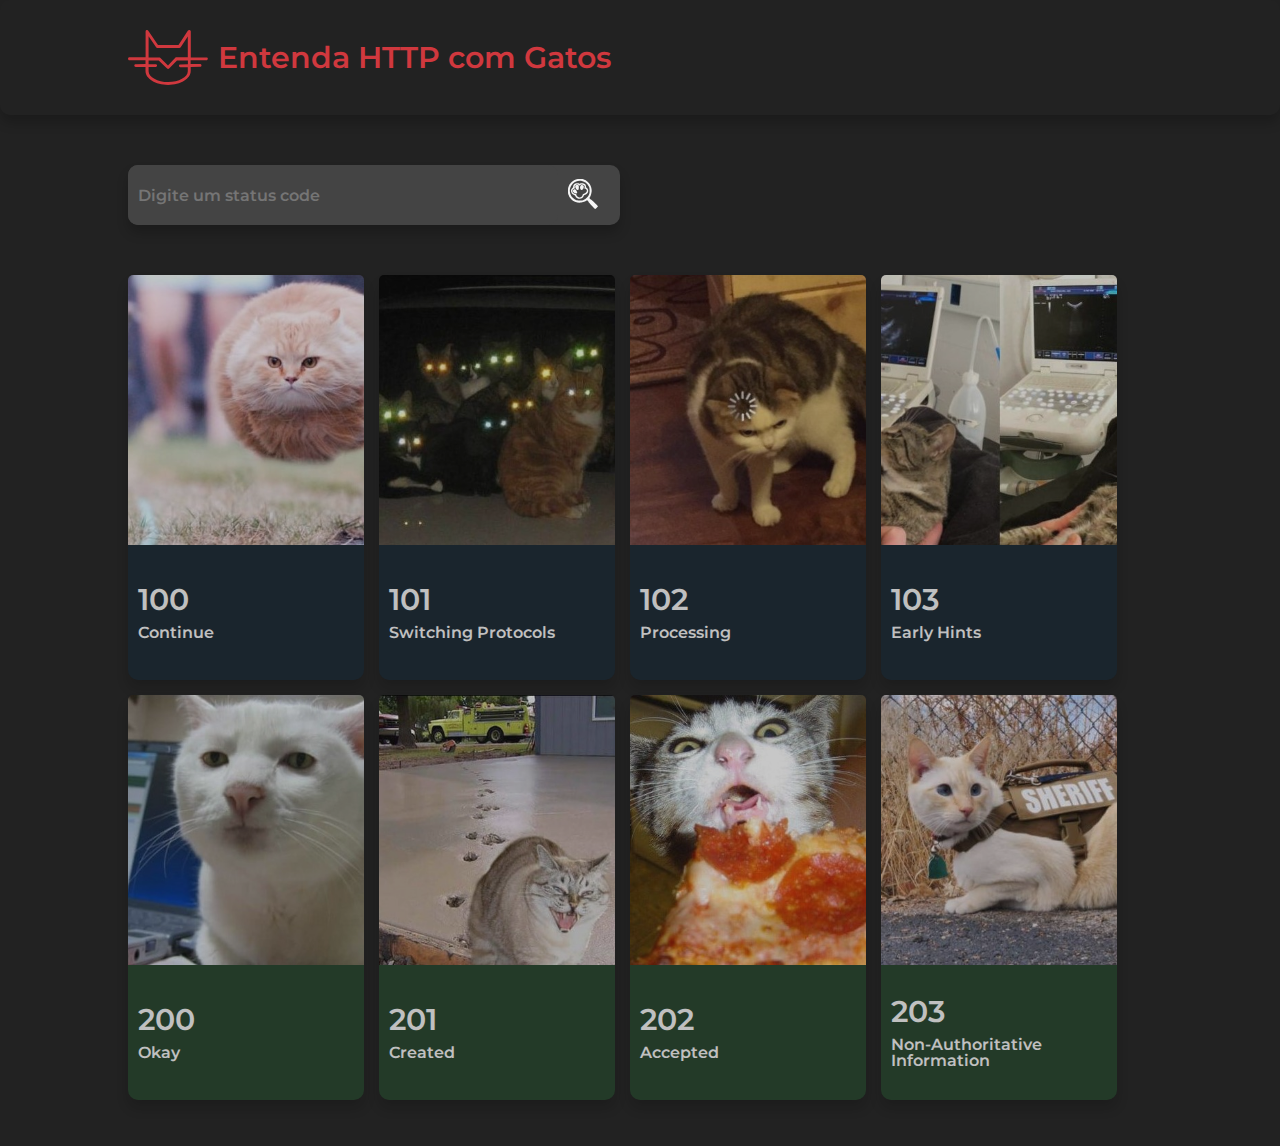
==== index.html @ 1b6a57af "finalização do site versão desktop e suas funcionalidades" ====
<!DOCTYPE html>
<html lang="pt-br">
  <head>
    <meta charset="UTF-8" />
    <meta name="viewport" content="width=device-width, initial-scale=1.0" />
    <!--Fontes-->
    <link rel="preconnect" href="https://fonts.googleapis.com" />
    <link rel="preconnect" href="https://fonts.gstatic.com" crossorigin />
    <link
      href="https://fonts.googleapis.com/css2?family=Montserrat:ital,wght@0,100..900;1,100..900&family=Open+Sans:ital,wght@0,300..800;1,300..800&family=Roboto:ital,wght@0,100;0,300;0,400;0,500;0,700;0,900;1,100;1,300;1,400;1,500;1,700;1,900&display=swap"
      rel="stylesheet"
    />

    <!--CSS-->
    <link rel="stylesheet" href="src/css/reset.css" />
    <link rel="stylesheet" href="src/css/base.css" />
    <link rel="stylesheet" href="src/css/cabecalho.css" />
    <link rel="stylesheet" href="src/css/index.css" />

    <!--JS-->
    <script type="module" src="./src/js/main.js" defer></script>
    <script type="module" src="./src/js/getStatusCode.js" defer></script>
    <script type="module" src="./src/js/scrollToTop.js" defer></script>

    <title>HTTP Gatos</title>
  </head>
  <body>
    <header class="cabecalho">
      <nav class="navBar">
        <svg
        version="1.1"
        id="httpcat_logo"
        xmlns="http://www.w3.org/2000/svg"
        x="0px"
        y="0px"
        width="80px"
        height="55px"
        viewBox="0 0 80 55"
      >
        <path
          fill="#D0383E"
          d="M78.6,27.4H62.8V1.5c0-0.7-0.6-1.3-1.2-1.4c-0.6-0.2-1.4,0.1-1.8,0.6l-9.3,14.2H30L20.1,0.6c-0.4-0.5-1-0.8-1.6-0.6 c-0.6,0.2-0.9,0.8-0.9,1.4v25.9H1.4c-0.8,0-1.4,0.7-1.4,1.5c0,0.8,0.6,1.5,1.4,1.5h16.1v3.8l-9.8,0.2c0,0,0,0,0,0 c-0.8,0-1.4,0.5-1.4,1.3c0,0.8,0.6,1.4,1.4,1.4l9.8,0v4.1c0,7.7,9.9,13.8,22.6,13.8s22.6-6.1,22.6-13.8v-4.1l9.4-0.2c0,0,0,0,0,0 c0.8,0,1.4-0.5,1.4-1.3c0-0.8-0.6-1.4-1.4-1.4l-9.5,0v-3.8h15.8c0.8,0,1.4-0.7,1.4-1.5C80,28.1,79.4,27.4,78.6,27.4z M20.6,6.3 l7.5,11c0.3,0.4,0.6,0.6,1.1,0.6h22.1c0.5,0,1.1-0.3,1.4-0.7l7.1-10.7v20.8H48.3c-0.4,0-0.8,0.1-1,0.4L40,35.5l-7.8-7.7 c-0.3-0.3-0.6-0.4-1-0.4H20.6V6.3z M59.8,34.3l-7.4,0.2c0,0,0,0,0,0c-0.8,0-1.4,0.5-1.4,1.3c0,0.8,0.6,1.4,1.4,1.4l7.4,0v4.1 c0,5.9-9,10.8-19.6,10.8S20.6,47,20.6,41.2v-4.1l7.1-0.2c0,0,0,0,0,0c0.8,0,1.4-0.5,1.4-1.3c0-0.8-0.6-1.4-1.4-1.4l-7.1,0v-3.8h10.1 l8.4,8.2c0.3,0.3,0.6,0.3,1,0.3c0,0,0,0,0,0c0.4,0,0.8-0.1,1-0.3l7.9-8.2h10.9V34.3z"
        ></path>
      </svg>

      <h1 id="http-titulo">Entenda HTTP com Gatos</h1>
      </nav>
    </header>

    <main id="main-conteudo-index">
      <div class="pesquisar-status-code">
        <input
          type="number"
          name="status-code"
          id="numero-status-code"
          placeholder="Digite um status code"
        />
        <button class="btn pesquisar-btn">
          <img
            src="./src/images/lupa-gato.svg"
            alt="lupa de pesquisa com a pata de um gato"
          />
        </button>
      </div>

      <section id="cards-content"></section>

      <button id="scrollToTopBtn" class="scroll-to-top-btn">↑</button>
    </main>
  </body>
</html>
---- src/css/base.css ----
:root {   
  --verde-fosco: rgba(43, 165, 69, .25);   
  --verde: rgb(43, 165, 69);   
  --cinza: #444444;    
  --amarelo: #EAB308;
  --amarelo-fosco: #614412;  
  --vermelho: #D0383E;
  --vinho: #57292B;    
  --branco-bg: #F5F5F5; 
  --preto: #222222;  
  --azul: #2F6DAE;
  --azul-fosco: #182631;    
}

html{
  font-size: 62.5%;
  color: var(--preto);
}

body{
  background-color: var(--preto);
  color: var(--branco-bg);
  display: flex;
  flex-direction: column;
  align-items: center;
  font-family: "Montserrat", serif;
}
---- src/css/cabecalho.css ----
.cabecalho {
  display: flex;
  flex-direction: column;
  gap: 2rem;
  padding: 3rem 0;
  margin-bottom: 5rem;
  width: 100%;
  align-items: center;
  box-shadow: 0 8px 12px rgba(0, 0, 0, 0.2);
  border-radius: 1rem;

}

.navBar{
  display: flex;
  width: 80%;
  align-items: center;
  gap: 1rem;
}

.navBar svg{
  cursor: pointer;
}

#http-titulo {
  color: var(--vermelho);
  font-size: 3rem;
  font-weight: 600;
}

.back-btn{
  display: flex;
  font-size: 1.8rem;
  letter-spacing: .3rem;
  margin-top: 1rem;
  text-decoration: underline 1px;
  width: 80%;
}

.back-btn:hover{
  text-decoration: underline 1px var(--vermelho);
}

.back-btn a strong{
  letter-spacing: 0;
}
---- src/css/index.css ----
/* Container principal da página inicial */
#main-conteudo-index {
  width: 80%;
  display: flex;
  flex-direction: column;
}

/* Caixa de pesquisa */
.pesquisar-status-code {
  width: calc(50% - 2rem);
  display: flex;
  background-color: var(--cinza);
  height: 6rem;
  border-radius: 1rem;
  margin-bottom: 5rem;
  box-shadow: 0 8px 12px rgba(0, 0, 0, 0.2);
}

/* Input de status code */
#numero-status-code {
  width: 85%;
  background-color: var(--cinza);
  border-radius: 1rem;
  font-size: 1.6rem;
  font-weight: 600;
  color: var(--branco-bg);
  outline: none;
  padding-left: 1rem;
}

/* Botão de pesquisa */
.pesquisar-btn {
  cursor: pointer;
}

/* Ícone de lupa dentro do botão */
.pesquisar-btn img {
  height: 5rem;
  padding: 1rem;
}

/* Container que abriga todos os cards */
#cards-content {
  display: flex;
  flex-wrap: wrap;
  width: 100%;
  gap: 1.5rem;
  margin-bottom: 3rem;
}

/* Estilo base do card */
.card {
  display: flex;
  flex-direction: column;
  width: calc((100% / 4) - 2rem);
  border-radius: 1rem;
  cursor: pointer;
  box-shadow: 0 8px 12px rgba(0, 0, 0, 0.2);
  transition: transform 0.2s ease, opacity 0.2s ease, background-color 0.2s ease;
  opacity: 0.75;
}

/* Efeito hover no card */
.card:hover {
  opacity: 1;
  transform: scale(0.98);
}

.card.bg-blue:hover {
  background-color: var(--azul); 
}

.card.bg-green:hover {
  background-color: var(--verde);
}

.card.bg-yellow:hover {
  background-color: var(--amarelo);
}

.card.bg-red:hover {
  background-color: var(--vermelho);
}

/* Área de imagem do card */
.bg-card {
  background-repeat: no-repeat;
  background-position: center;
  background-size: cover;
  width: 100%;
  height: 30vh;
  border-radius: 0.5rem 0.5rem 0 0;
}

/* Área de texto do card */
.descricao-card {
  height: 15vh;
  width: 100%;
  border-radius: 0 0 0.5rem 0.5rem;
  display: flex;
  flex-direction: column;
  font-size: 3rem;
  font-weight: 600;
  gap: 1rem;
  justify-content: center;
  padding-left: 1rem;
}

/* Texto de descrição (título do status) */
.descricao-status-code {
  font-size: 1.6rem;
}

/* Classes de cor (aplicadas via JavaScript no card) */
.bg-blue {
  background-color: var(--azul-fosco);
}
.bg-green {
  background-color: var(--verde-fosco);
}
.bg-yellow {
  background-color: var(--amarelo-fosco);
}
.bg-red {
  background-color: var(--vinho);
}

/* Sentinela para scroll infinito (IntersectionObserver) */
#sentinel {
  width: 100%;
  height: 1px;
  opacity: 0;
}

/* Botão "voltar ao topo" */
.scroll-to-top-btn {
  position: fixed;
  right: 4rem;
  bottom: 4rem;
  width: 6rem;
  height: 6rem;
  font-size: 5rem;
  border: none;
  border-radius: 50%;
  background-color: var(--cinza);
  cursor: pointer;
  display: none;
  align-items: center;
  justify-content: center;
  font-weight: 600;
}

.scroll-to-top-btn:hover {
  background-color: var(--branco-bg);
  color: var(--preto);
}
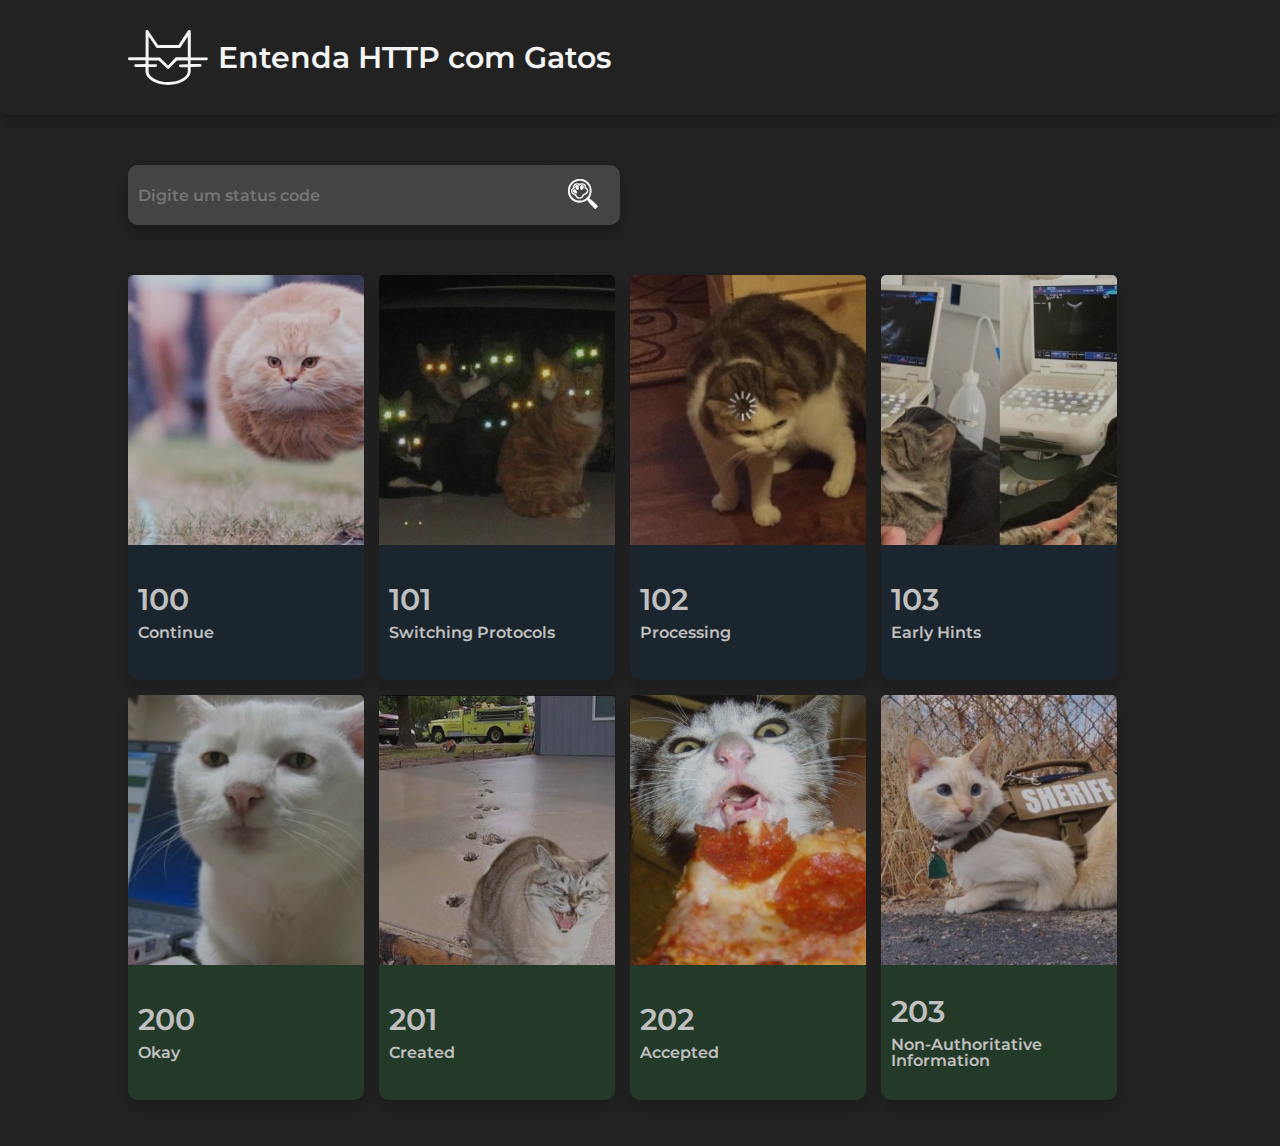
==== commit 326e339f: "adicação de alguns detalhes como hover na logo e etc" ====
--- a/index.html
+++ b/index.html
@@ -38,7 +38,7 @@
         viewBox="0 0 80 55"
       >
         <path
-          fill="#D0383E"
+          fill="#F5F5F5"
           d="M78.6,27.4H62.8V1.5c0-0.7-0.6-1.3-1.2-1.4c-0.6-0.2-1.4,0.1-1.8,0.6l-9.3,14.2H30L20.1,0.6c-0.4-0.5-1-0.8-1.6-0.6 c-0.6,0.2-0.9,0.8-0.9,1.4v25.9H1.4c-0.8,0-1.4,0.7-1.4,1.5c0,0.8,0.6,1.5,1.4,1.5h16.1v3.8l-9.8,0.2c0,0,0,0,0,0 c-0.8,0-1.4,0.5-1.4,1.3c0,0.8,0.6,1.4,1.4,1.4l9.8,0v4.1c0,7.7,9.9,13.8,22.6,13.8s22.6-6.1,22.6-13.8v-4.1l9.4-0.2c0,0,0,0,0,0 c0.8,0,1.4-0.5,1.4-1.3c0-0.8-0.6-1.4-1.4-1.4l-9.5,0v-3.8h15.8c0.8,0,1.4-0.7,1.4-1.5C80,28.1,79.4,27.4,78.6,27.4z M20.6,6.3 l7.5,11c0.3,0.4,0.6,0.6,1.1,0.6h22.1c0.5,0,1.1-0.3,1.4-0.7l7.1-10.7v20.8H48.3c-0.4,0-0.8,0.1-1,0.4L40,35.5l-7.8-7.7 c-0.3-0.3-0.6-0.4-1-0.4H20.6V6.3z M59.8,34.3l-7.4,0.2c0,0,0,0,0,0c-0.8,0-1.4,0.5-1.4,1.3c0,0.8,0.6,1.4,1.4,1.4l7.4,0v4.1 c0,5.9-9,10.8-19.6,10.8S20.6,47,20.6,41.2v-4.1l7.1-0.2c0,0,0,0,0,0c0.8,0,1.4-0.5,1.4-1.3c0-0.8-0.6-1.4-1.4-1.4l-7.1,0v-3.8h10.1 l8.4,8.2c0.3,0.3,0.6,0.3,1,0.3c0,0,0,0,0,0c0.4,0,0.8-0.1,1-0.3l7.9-8.2h10.9V34.3z"
         ></path>
       </svg>
--- a/src/css/cabecalho.css
+++ b/src/css/cabecalho.css
@@ -18,12 +18,17 @@
   gap: 1rem;
 }
 
-.navBar svg{
+#httpcat_logo{
   cursor: pointer;
 }
 
+#httpcat_logo:hover path{
+  fill: var(--vermelho);
+
+}
+
 #http-titulo {
-  color: var(--vermelho);
+  color: var(--branco-bg);
   font-size: 3rem;
   font-weight: 600;
 }
--- a/src/css/index.css
+++ b/src/css/index.css
@@ -29,7 +29,7 @@
 }
 
 /* Botão de pesquisa */
-.pesquisar-btn {
+.pesquisar-btn{
   cursor: pointer;
 }
 
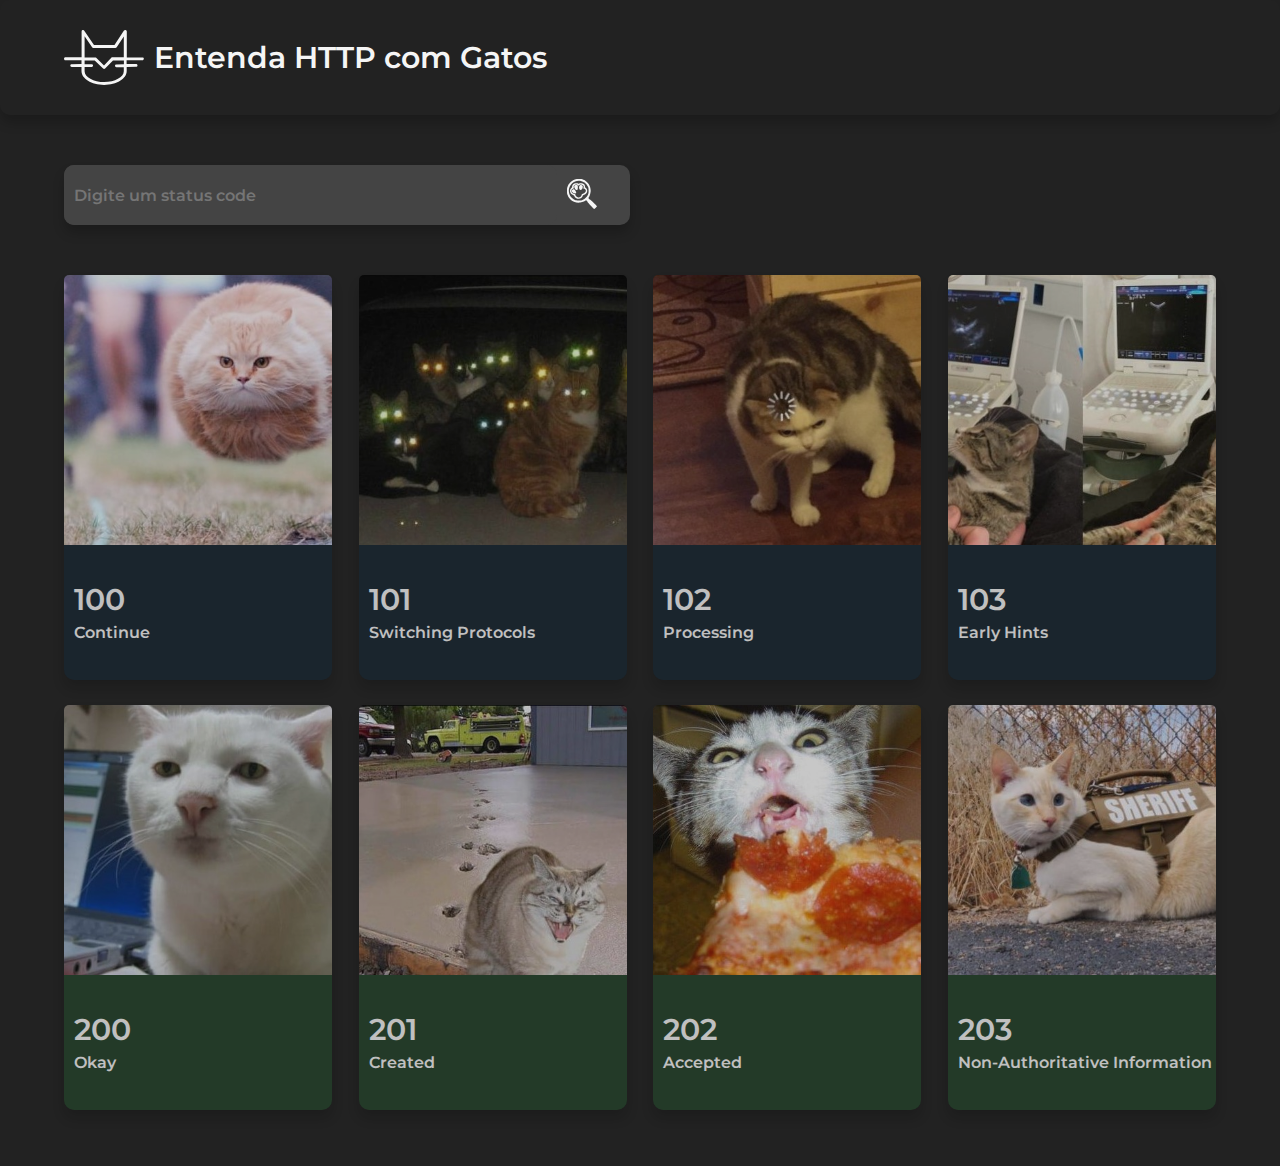
==== commit b4d8d211: "alguns ajustes no layout da home e finalização do responsivo na home" ====
--- a/index.html
+++ b/index.html
@@ -65,7 +65,7 @@
 
       <section id="cards-content"></section>
 
-      <button id="scrollToTopBtn" class="scroll-to-top-btn">↑</button>
+      <button type="button" id="scrollToTopBtn" class="scroll-to-top-btn">↑</button>
     </main>
   </body>
 </html>
--- a/src/css/cabecalho.css
+++ b/src/css/cabecalho.css
@@ -13,7 +13,7 @@
 
 .navBar{
   display: flex;
-  width: 80%;
+  width: 90%;
   align-items: center;
   gap: 1rem;
 }
@@ -39,7 +39,7 @@
   letter-spacing: .3rem;
   margin-top: 1rem;
   text-decoration: underline 1px;
-  width: 80%;
+  width: 90%;
 }
 
 .back-btn:hover{
--- a/src/css/index.css
+++ b/src/css/index.css
@@ -1,13 +1,13 @@
 /* Container principal da página inicial */
 #main-conteudo-index {
-  width: 80%;
+  width: 90%;
   display: flex;
   flex-direction: column;
 }
 
 /* Caixa de pesquisa */
 .pesquisar-status-code {
-  width: calc(50% - 2rem);
+  width: calc(50% - 1rem);
   display: flex;
   background-color: var(--cinza);
   height: 6rem;
@@ -46,6 +46,8 @@
   width: 100%;
   gap: 1.5rem;
   margin-bottom: 3rem;
+  justify-content: space-between;
+
 }
 
 /* Estilo base do card */
@@ -58,6 +60,7 @@
   box-shadow: 0 8px 12px rgba(0, 0, 0, 0.2);
   transition: transform 0.2s ease, opacity 0.2s ease, background-color 0.2s ease;
   opacity: 0.75;
+  margin-bottom: 1rem;
 }
 
 /* Efeito hover no card */
@@ -148,9 +151,54 @@
   align-items: center;
   justify-content: center;
   font-weight: 600;
+  opacity: 1;
 }
 
 .scroll-to-top-btn:hover {
   background-color: var(--branco-bg);
   color: var(--preto);
-}
+  opacity: 1;
+}
+
+
+/* Para telas até 1200px de largura (por exemplo, “tablet grande”) */
+@media (max-width: 1200px) {
+  .card {
+    width: calc((100% / 3) - 2rem);
+  }
+
+  .pesquisar-status-code{
+    width: 66%;
+  }
+}
+
+/* Para telas até 768px de largura (por exemplo, “tablet” ou “landscape phone”) */
+@media (max-width: 768px) {
+  .card {
+    width: calc((100% / 2) - 1.5rem);
+  }
+
+  .pesquisar-status-code{
+    width: 100%;
+  }
+
+  .scroll-to-top-btn {
+    right: 2rem;
+    bottom: 3rem;
+  }
+}
+
+/* Para telas até 480px de largura (celulares pequenos) */
+@media (max-width: 480px) {
+  .card {
+    width: 100%;
+  }
+
+  #cards-content{
+    justify-content: center;
+  }
+
+  .pesquisar-status-code{
+    width: 100%;
+  }
+}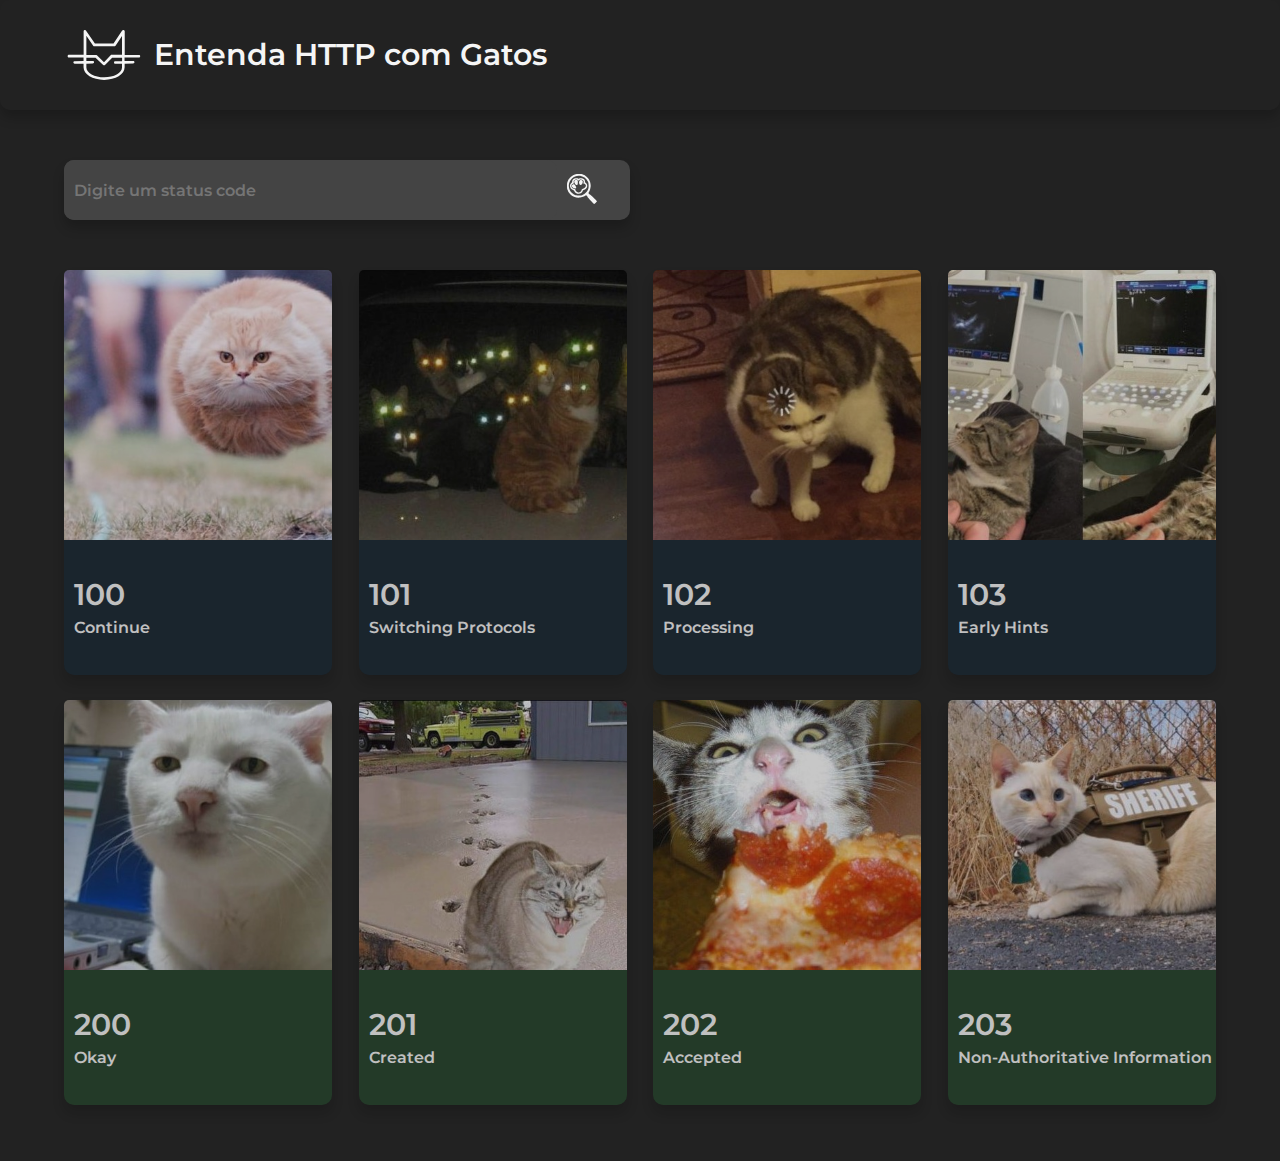
==== commit 88553867: "finalização da parte responsiva dos status" ====
--- a/index.html
+++ b/index.html
@@ -29,7 +29,7 @@
       <nav class="navBar">
         <svg
         version="1.1"
-        id="httpcat_logo"
+        class="httpcat_logo"
         xmlns="http://www.w3.org/2000/svg"
         x="0px"
         y="0px"
--- a/src/css/cabecalho.css
+++ b/src/css/cabecalho.css
@@ -18,11 +18,13 @@
   gap: 1rem;
 }
 
-#httpcat_logo{
+.httpcat_logo{
   cursor: pointer;
+  width: 8rem;
+  height: 5rem;
 }
 
-#httpcat_logo:hover path{
+.httpcat_logo:hover path{
   fill: var(--vermelho);
 
 }
@@ -48,4 +50,39 @@
 
 .back-btn a strong{
   letter-spacing: 0;
+}
+
+
+/* Para telas até 768px de largura (por exemplo, “tablet” ou “landscape phone”) */
+@media (max-width: 768px) {
+  .cabecalho{
+    margin-bottom: 3rem;
+  }
+
+  #http-titulo {
+    font-size: 2.5rem;
+  }
+
+  .back-btn{
+    font-size: 1.6rem;
+  }
+}
+
+/* Para telas até 480px de largura (celulares pequenos) */
+@media (max-width: 480px) {
+  #http-titulo {
+    font-size: 2rem;
+  }
+
+  .httpcat_logo{
+    width: 6rem;
+  }
+
+  .cabecalho{
+    margin-bottom: 2.5rem;
+  }
+
+  .back-btn{
+    font-size: 1.4rem;
+  }
 }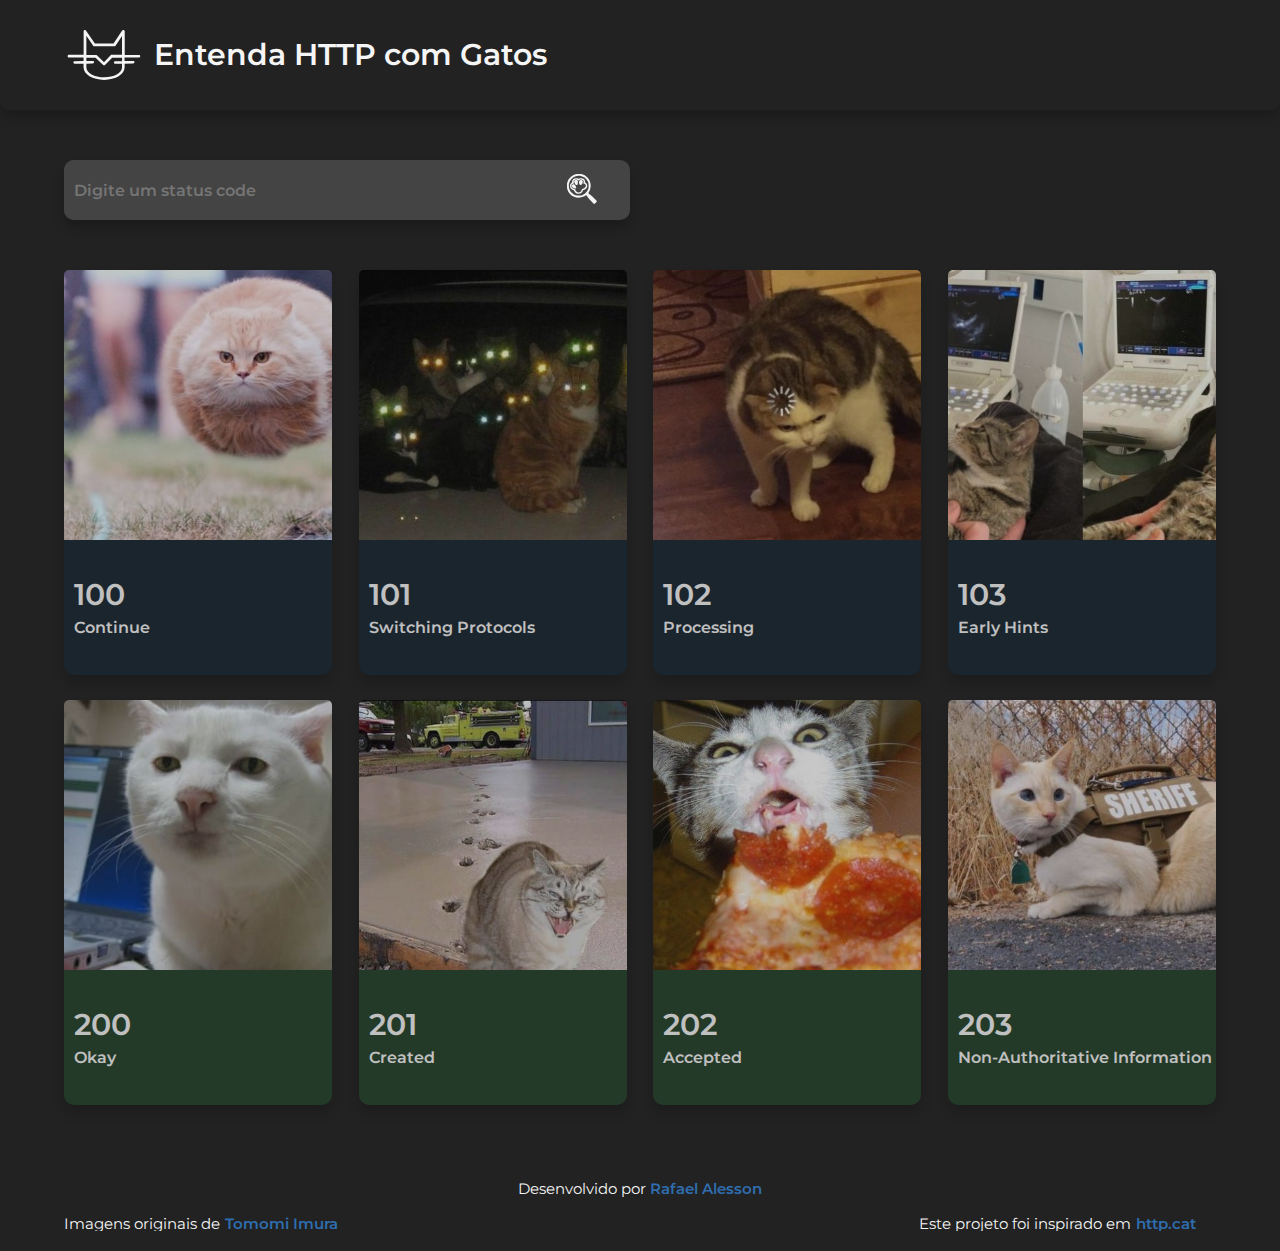
==== commit 1b729006: "adicição do rodapé" ====
--- a/index.html
+++ b/index.html
@@ -1,71 +1,104 @@
 <!DOCTYPE html>
 <html lang="pt-br">
-  <head>
-    <meta charset="UTF-8" />
-    <meta name="viewport" content="width=device-width, initial-scale=1.0" />
-    <!--Fontes-->
-    <link rel="preconnect" href="https://fonts.googleapis.com" />
-    <link rel="preconnect" href="https://fonts.gstatic.com" crossorigin />
-    <link
-      href="https://fonts.googleapis.com/css2?family=Montserrat:ital,wght@0,100..900;1,100..900&family=Open+Sans:ital,wght@0,300..800;1,300..800&family=Roboto:ital,wght@0,100;0,300;0,400;0,500;0,700;0,900;1,100;1,300;1,400;1,500;1,700;1,900&display=swap"
-      rel="stylesheet"
-    />
 
-    <!--CSS-->
-    <link rel="stylesheet" href="src/css/reset.css" />
-    <link rel="stylesheet" href="src/css/base.css" />
-    <link rel="stylesheet" href="src/css/cabecalho.css" />
-    <link rel="stylesheet" href="src/css/index.css" />
+<head>
+  <meta charset="UTF-8" />
+  <meta name="viewport" content="width=device-width, initial-scale=1.0" />
+  <!--Fontes-->
+  <link rel="preconnect" href="https://fonts.googleapis.com" />
+  <link rel="preconnect" href="https://fonts.gstatic.com" crossorigin />
+  <link
+    href="https://fonts.googleapis.com/css2?family=Montserrat:ital,wght@0,100..900;1,100..900&family=Open+Sans:ital,wght@0,300..800;1,300..800&family=Roboto:ital,wght@0,100;0,300;0,400;0,500;0,700;0,900;1,100;1,300;1,400;1,500;1,700;1,900&display=swap"
+    rel="stylesheet" />
 
-    <!--JS-->
-    <script type="module" src="./src/js/main.js" defer></script>
-    <script type="module" src="./src/js/getStatusCode.js" defer></script>
-    <script type="module" src="./src/js/scrollToTop.js" defer></script>
+  <!--CSS-->
+  <link rel="stylesheet" href="src/css/reset.css" />
+  <link rel="stylesheet" href="src/css/base.css" />
+  <link rel="stylesheet" href="src/css/cabecalho.css" />
+  <link rel="stylesheet" href="src/css/index.css" />
+  <link rel="stylesheet" href="src/css/footer.css" />
 
-    <title>HTTP Gatos</title>
-  </head>
-  <body>
-    <header class="cabecalho">
-      <nav class="navBar">
-        <svg
-        version="1.1"
-        class="httpcat_logo"
-        xmlns="http://www.w3.org/2000/svg"
-        x="0px"
-        y="0px"
-        width="80px"
-        height="55px"
-        viewBox="0 0 80 55"
-      >
-        <path
-          fill="#F5F5F5"
-          d="M78.6,27.4H62.8V1.5c0-0.7-0.6-1.3-1.2-1.4c-0.6-0.2-1.4,0.1-1.8,0.6l-9.3,14.2H30L20.1,0.6c-0.4-0.5-1-0.8-1.6-0.6 c-0.6,0.2-0.9,0.8-0.9,1.4v25.9H1.4c-0.8,0-1.4,0.7-1.4,1.5c0,0.8,0.6,1.5,1.4,1.5h16.1v3.8l-9.8,0.2c0,0,0,0,0,0 c-0.8,0-1.4,0.5-1.4,1.3c0,0.8,0.6,1.4,1.4,1.4l9.8,0v4.1c0,7.7,9.9,13.8,22.6,13.8s22.6-6.1,22.6-13.8v-4.1l9.4-0.2c0,0,0,0,0,0 c0.8,0,1.4-0.5,1.4-1.3c0-0.8-0.6-1.4-1.4-1.4l-9.5,0v-3.8h15.8c0.8,0,1.4-0.7,1.4-1.5C80,28.1,79.4,27.4,78.6,27.4z M20.6,6.3 l7.5,11c0.3,0.4,0.6,0.6,1.1,0.6h22.1c0.5,0,1.1-0.3,1.4-0.7l7.1-10.7v20.8H48.3c-0.4,0-0.8,0.1-1,0.4L40,35.5l-7.8-7.7 c-0.3-0.3-0.6-0.4-1-0.4H20.6V6.3z M59.8,34.3l-7.4,0.2c0,0,0,0,0,0c-0.8,0-1.4,0.5-1.4,1.3c0,0.8,0.6,1.4,1.4,1.4l7.4,0v4.1 c0,5.9-9,10.8-19.6,10.8S20.6,47,20.6,41.2v-4.1l7.1-0.2c0,0,0,0,0,0c0.8,0,1.4-0.5,1.4-1.3c0-0.8-0.6-1.4-1.4-1.4l-7.1,0v-3.8h10.1 l8.4,8.2c0.3,0.3,0.6,0.3,1,0.3c0,0,0,0,0,0c0.4,0,0.8-0.1,1-0.3l7.9-8.2h10.9V34.3z"
-        ></path>
+  <!--JS-->
+  <script type="module" src="./src/js/main.js" defer></script>
+  <script type="module" src="./src/js/getStatusCode.js" defer></script>
+  <script type="module" src="./src/js/scrollToTop.js" defer></script>
+
+  <title>HTTP Gatos</title>
+</head>
+
+<body>
+  <header class="cabecalho">
+    <nav class="navBar">
+      <svg version="1.1" class="httpcat_logo" xmlns="http://www.w3.org/2000/svg" x="0px" y="0px" width="80px"
+        height="55px" viewBox="0 0 80 55">
+        <path fill="#F5F5F5"
+          d="M78.6,27.4H62.8V1.5c0-0.7-0.6-1.3-1.2-1.4c-0.6-0.2-1.4,0.1-1.8,0.6l-9.3,14.2H30L20.1,0.6c-0.4-0.5-1-0.8-1.6-0.6 c-0.6,0.2-0.9,0.8-0.9,1.4v25.9H1.4c-0.8,0-1.4,0.7-1.4,1.5c0,0.8,0.6,1.5,1.4,1.5h16.1v3.8l-9.8,0.2c0,0,0,0,0,0 c-0.8,0-1.4,0.5-1.4,1.3c0,0.8,0.6,1.4,1.4,1.4l9.8,0v4.1c0,7.7,9.9,13.8,22.6,13.8s22.6-6.1,22.6-13.8v-4.1l9.4-0.2c0,0,0,0,0,0 c0.8,0,1.4-0.5,1.4-1.3c0-0.8-0.6-1.4-1.4-1.4l-9.5,0v-3.8h15.8c0.8,0,1.4-0.7,1.4-1.5C80,28.1,79.4,27.4,78.6,27.4z M20.6,6.3 l7.5,11c0.3,0.4,0.6,0.6,1.1,0.6h22.1c0.5,0,1.1-0.3,1.4-0.7l7.1-10.7v20.8H48.3c-0.4,0-0.8,0.1-1,0.4L40,35.5l-7.8-7.7 c-0.3-0.3-0.6-0.4-1-0.4H20.6V6.3z M59.8,34.3l-7.4,0.2c0,0,0,0,0,0c-0.8,0-1.4,0.5-1.4,1.3c0,0.8,0.6,1.4,1.4,1.4l7.4,0v4.1 c0,5.9-9,10.8-19.6,10.8S20.6,47,20.6,41.2v-4.1l7.1-0.2c0,0,0,0,0,0c0.8,0,1.4-0.5,1.4-1.3c0-0.8-0.6-1.4-1.4-1.4l-7.1,0v-3.8h10.1 l8.4,8.2c0.3,0.3,0.6,0.3,1,0.3c0,0,0,0,0,0c0.4,0,0.8-0.1,1-0.3l7.9-8.2h10.9V34.3z">
+        </path>
       </svg>
 
       <h1 id="http-titulo">Entenda HTTP com Gatos</h1>
-      </nav>
-    </header>
+    </nav>
+  </header>
 
-    <main id="main-conteudo-index">
-      <div class="pesquisar-status-code">
-        <input
-          type="number"
-          name="status-code"
-          id="numero-status-code"
-          placeholder="Digite um status code"
-        />
-        <button class="btn pesquisar-btn">
-          <img
-            src="./src/images/lupa-gato.svg"
-            alt="lupa de pesquisa com a pata de um gato"
-          />
-        </button>
+  <main id="main-conteudo-index">
+    <div class="pesquisar-status-code">
+      <input type="number" name="status-code" id="numero-status-code" placeholder="Digite um status code" />
+      <button class="btn pesquisar-btn">
+        <img src="./src/images/lupa-gato.svg" alt="lupa de pesquisa com a pata de um gato" />
+      </button>
+    </div>
+
+    <section id="cards-content"></section>
+
+    <button type="button" id="scrollToTopBtn" class="scroll-to-top-btn">↑</button>
+  </main>
+
+  <footer id="rodape">
+    <!-- Seção sobre o autor/colaborador do projeto -->
+    <section aria-label="Informações sobre o autor">
+      <p class="footer-text center-me">
+        Desenvolvido por
+        <a href="https://linkedin.com/in/rafael-alesson" 
+           target="_blank" 
+           rel="noopener noreferrer" 
+           class="link" 
+           id="autor">
+          Rafael Alesson
+        </a>
+      </p>
+    </section>
+  
+    <!-- Seção sobre créditos e inspiração (movimento horizontal) -->
+    <section aria-label="Créditos e inspirações">
+      <div id="rodape-moves" role="marquee" aria-label="Rolagem contínua de informações">
+        <div class="moving-content">
+          <!-- Primeiro crédito: imagens originais -->
+          <p class="footer-text">
+            Imagens originais de 
+              <a href="https://x.com/girlie_mac" 
+               target="_blank" 
+               rel="noopener noreferrer" 
+               class="link" 
+               id="autora-fotos">
+              Tomomi Imura
+            </a>
+          </p>
+  
+          <!-- Segundo crédito: fonte de inspiração -->
+          <p class="footer-text">
+            Este projeto foi inspirado em 
+              <a href="https://http.cat" 
+               target="_blank" 
+               rel="noopener noreferrer" 
+               class="link" 
+               id="inspired">
+              http.cat
+            </a>
+          </p>
+        </div>
       </div>
+    </section>
+  </footer>
+</body>
 
-      <section id="cards-content"></section>
-
-      <button type="button" id="scrollToTopBtn" class="scroll-to-top-btn">↑</button>
-    </main>
-  </body>
-</html>
+</html>--- a/src/css/base.css
+++ b/src/css/base.css
@@ -24,4 +24,50 @@
   flex-direction: column;
   align-items: center;
   font-family: "Montserrat", serif;
+}
+
+.bold{
+  font-weight: 600;
+}
+
+.italico{
+  font-style: italic;
+}
+
+.link{
+  color: var(--azul);
+  font-weight: 600;
+}
+
+.link:hover{
+  text-decoration: underline;
+}
+
+.mg-bottom{
+  margin-bottom: 2rem;
+}
+
+.pd-top{
+  padding-top: 2rem;
+}
+
+
+/* Classes de cor (aplicadas via JavaScript no card) */
+.bg-grey{
+  background-color: var(--cinza);
+  border-radius: 2px;
+  padding: 0 .25rem; 
+}
+
+.bg-blue {
+  background-color: var(--azul-fosco);
+}
+.bg-green {
+  background-color: var(--verde-fosco);
+}
+.bg-yellow {
+  background-color: var(--amarelo-fosco);
+}
+.bg-red {
+  background-color: var(--vinho);
 }--- a/src/css/index.css
+++ b/src/css/index.css
@@ -114,20 +114,6 @@
   font-size: 1.6rem;
 }
 
-/* Classes de cor (aplicadas via JavaScript no card) */
-.bg-blue {
-  background-color: var(--azul-fosco);
-}
-.bg-green {
-  background-color: var(--verde-fosco);
-}
-.bg-yellow {
-  background-color: var(--amarelo-fosco);
-}
-.bg-red {
-  background-color: var(--vinho);
-}
-
 /* Sentinela para scroll infinito (IntersectionObserver) */
 #sentinel {
   width: 100%;
@@ -138,20 +124,21 @@
 /* Botão "voltar ao topo" */
 .scroll-to-top-btn {
   position: fixed;
-  right: 4rem;
-  bottom: 4rem;
+  left: 50%;
+  bottom: 2rem;
   width: 6rem;
   height: 6rem;
   font-size: 5rem;
   border: none;
   border-radius: 50%;
-  background-color: var(--cinza);
+  background-color: rgba(0, 0, 0, 0.2);
+  transition: left 0.3s ease, right 0.3s ease, transform 0.3s ease;
   cursor: pointer;
   display: none;
   align-items: center;
   justify-content: center;
   font-weight: 600;
-  opacity: 1;
+  opacity: .75;
 }
 
 .scroll-to-top-btn:hover {
@@ -161,6 +148,13 @@
 }
 
 
+/* Classe para ir ao canto direito */
+.scroll-to-top-btn.move-right {
+  left: auto;
+  right: 3rem;
+  bottom: 5rem;
+}
+
 /* Para telas até 1200px de largura (por exemplo, “tablet grande”) */
 @media (max-width: 1200px) {
   .card {
@@ -183,8 +177,9 @@
   }
 
   .scroll-to-top-btn {
-    right: 2rem;
-    bottom: 3rem;
+    width: 5rem;
+    height: 5rem;
+    font-size: 4rem;
   }
 }
 
@@ -201,4 +196,14 @@
   .pesquisar-status-code{
     width: 100%;
   }
+
+  .scroll-to-top-btn {
+    width: 4rem;
+    height: 4rem;
+    font-size: 3rem;
+  }
+
+  .scroll-to-top-btn.move-right{
+    right: 2rem;
+  }
 }--- a/src/css/footer.css
+++ b/src/css/footer.css
@@ -0,0 +1,72 @@
+#rodape{
+  width: 100%;
+  height: auto;
+  display: flex;
+  flex-direction: column;
+  align-items: center;
+  justify-content: space-evenly;
+  margin-top: 2rem;
+}
+
+.footer-text{
+  font-size: 1.5rem;
+}
+
+.center-me {
+  text-align: center;
+  margin-bottom: 2rem; 
+}
+
+/* Container que esconde a “largura” e permite o movimento interno */
+#rodape-moves {
+  position: relative;
+  width: 90vw;
+  overflow: hidden;
+  margin-bottom: 2rem;
+  display: flex;
+}
+
+/* A div que realmente se move, animando da direita para a esquerda */
+.moving-content {
+  white-space: nowrap;             
+  width: 100%;    
+  display: flex;  
+  justify-content: space-between;     
+  animation: marquee 20s linear infinite; 
+}
+
+.moving-content:hover {
+  animation-play-state: paused; /* pausa a animação enquanto o mouse estiver em cima */
+}
+
+/* Padrão para os parágrafos que estão se movendo */
+#rodape-moves .footer-text {
+  display: flex;  
+  margin-right: 2rem;     
+}
+
+#autora-fotos, #inspired{
+  padding-left: .5rem;
+}
+
+/* Animação que parte da posição X=100% até X=-100% */
+@keyframes marquee {
+  0% {
+    transform: translateX(100%);   
+  }
+  100% {
+    transform: translateX(-100%);  
+  }
+}
+
+@media (max-width: 768px) {
+  .moving-content {
+    animation: marquee 15s linear infinite;
+}
+}
+
+@media (max-width: 480px) {
+  .moving-content {
+    animation: marquee 10s linear infinite;
+}
+}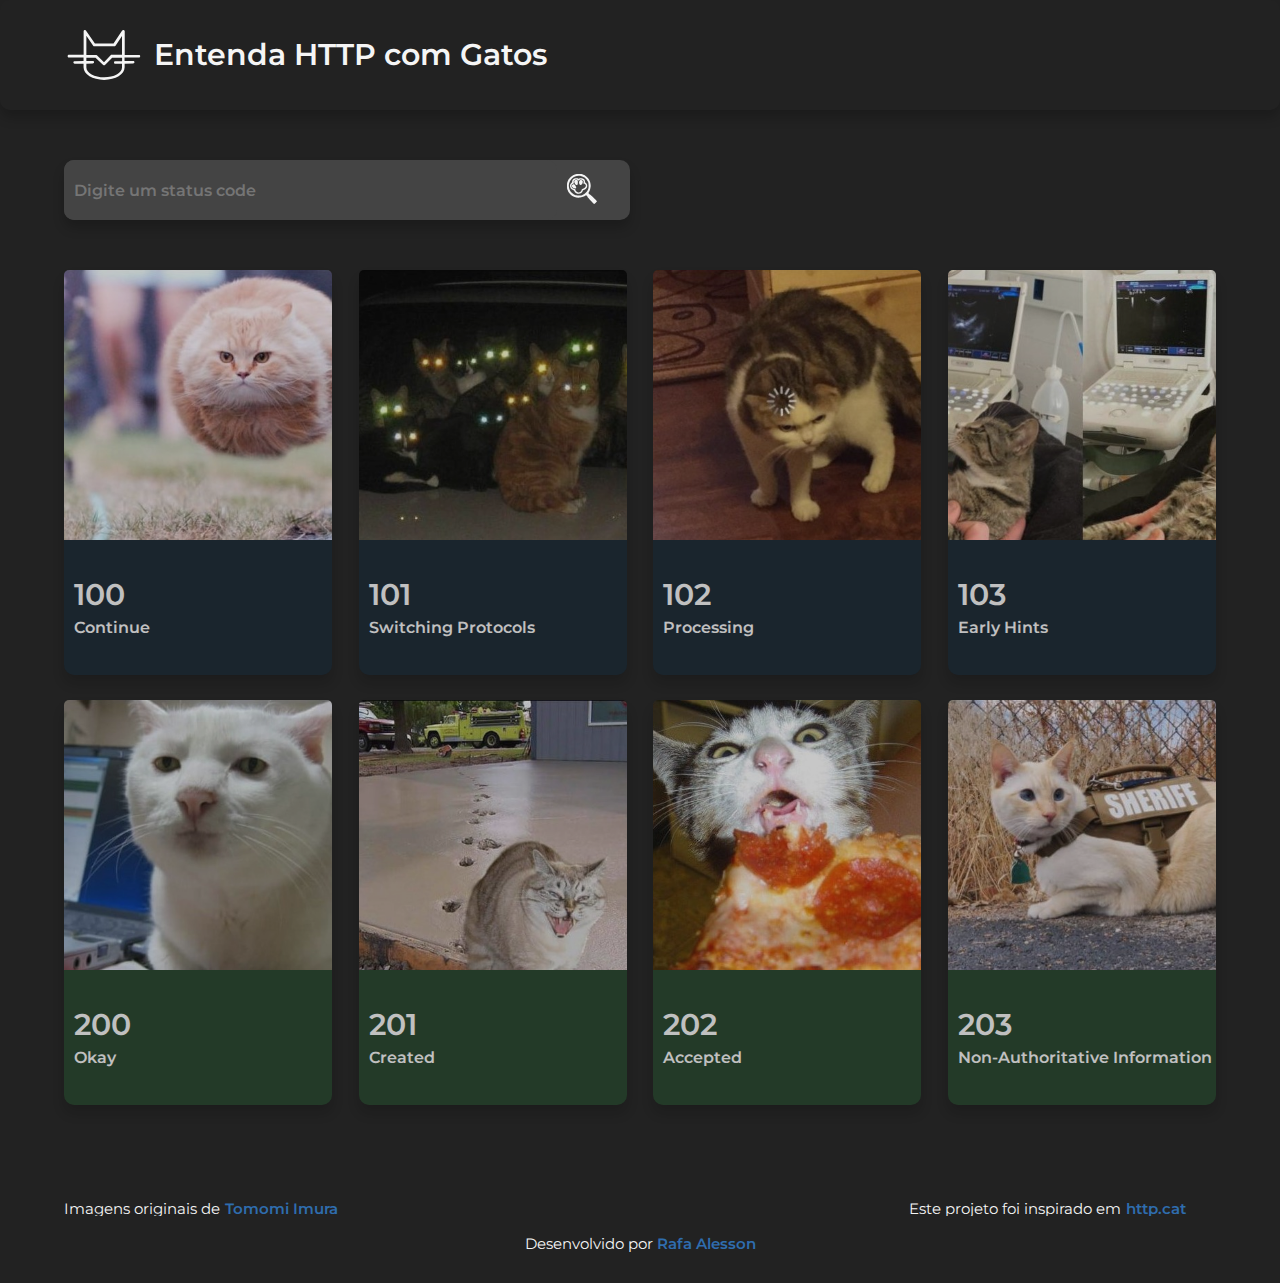
==== commit 35b1296a: "mudança nas posições dos textos no rodapé" ====
--- a/index.html
+++ b/index.html
@@ -54,50 +54,41 @@
   </main>
 
   <footer id="rodape">
-    <!-- Seção sobre o autor/colaborador do projeto -->
-    <section aria-label="Informações sobre o autor">
-      <p class="footer-text center-me">
-        Desenvolvido por
-        <a href="https://linkedin.com/in/rafael-alesson" 
-           target="_blank" 
-           rel="noopener noreferrer" 
-           class="link" 
-           id="autor">
-          Rafael Alesson
-        </a>
-      </p>
-    </section>
-  
     <!-- Seção sobre créditos e inspiração (movimento horizontal) -->
     <section aria-label="Créditos e inspirações">
       <div id="rodape-moves" role="marquee" aria-label="Rolagem contínua de informações">
         <div class="moving-content">
           <!-- Primeiro crédito: imagens originais -->
-          <p class="footer-text">
-            Imagens originais de 
               <a href="https://x.com/girlie_mac" 
                target="_blank" 
                rel="noopener noreferrer" 
-               class="link" 
+               class="footer-text" 
                id="autora-fotos">
-              Tomomi Imura
+               Imagens originais de <i class="link">Tomomi Imura</i>
             </a>
-          </p>
   
-          <!-- Segundo crédito: fonte de inspiração -->
-          <p class="footer-text">
-            Este projeto foi inspirado em 
+          <!-- Segundo crédito: fonte de inspiração -->           
               <a href="https://http.cat" 
                target="_blank" 
                rel="noopener noreferrer" 
-               class="link" 
+               class="footer-text" 
                id="inspired">
-              http.cat
+               Este projeto foi inspirado em <i class="link">http.cat</i>
             </a>
-          </p>
         </div>
       </div>
     </section>
+
+    <!-- Seção sobre o autor do projeto -->
+    <section aria-label="Informações sobre o autor">
+      <a href="https://linkedin.com/in/rafael-alesson" 
+         target="_blank" 
+         rel="noopener noreferrer" 
+         class="footer-text" 
+         id="autor">
+         Desenvolvido por <i class="link">Rafa Alesson</i> 
+      </a>
+  </section>
   </footer>
 </body>
 
--- a/src/css/footer.css
+++ b/src/css/footer.css
@@ -10,11 +10,6 @@
 
 .footer-text{
   font-size: 1.5rem;
-}
-
-.center-me {
-  text-align: center;
-  margin-bottom: 2rem; 
 }
 
 /* Container que esconde a “largura” e permite o movimento interno */
@@ -42,11 +37,17 @@
 /* Padrão para os parágrafos que estão se movendo */
 #rodape-moves .footer-text {
   display: flex;  
-  margin-right: 2rem;     
+  margin-right: 3rem;
+  margin-top: 2rem;     
 }
 
 #autora-fotos, #inspired{
-  padding-left: .5rem;
+  gap: .5rem;
+}
+
+#autor{
+  padding-bottom: 3rem;
+  padding-top: 1rem;
 }
 
 /* Animação que parte da posição X=100% até X=-100% */
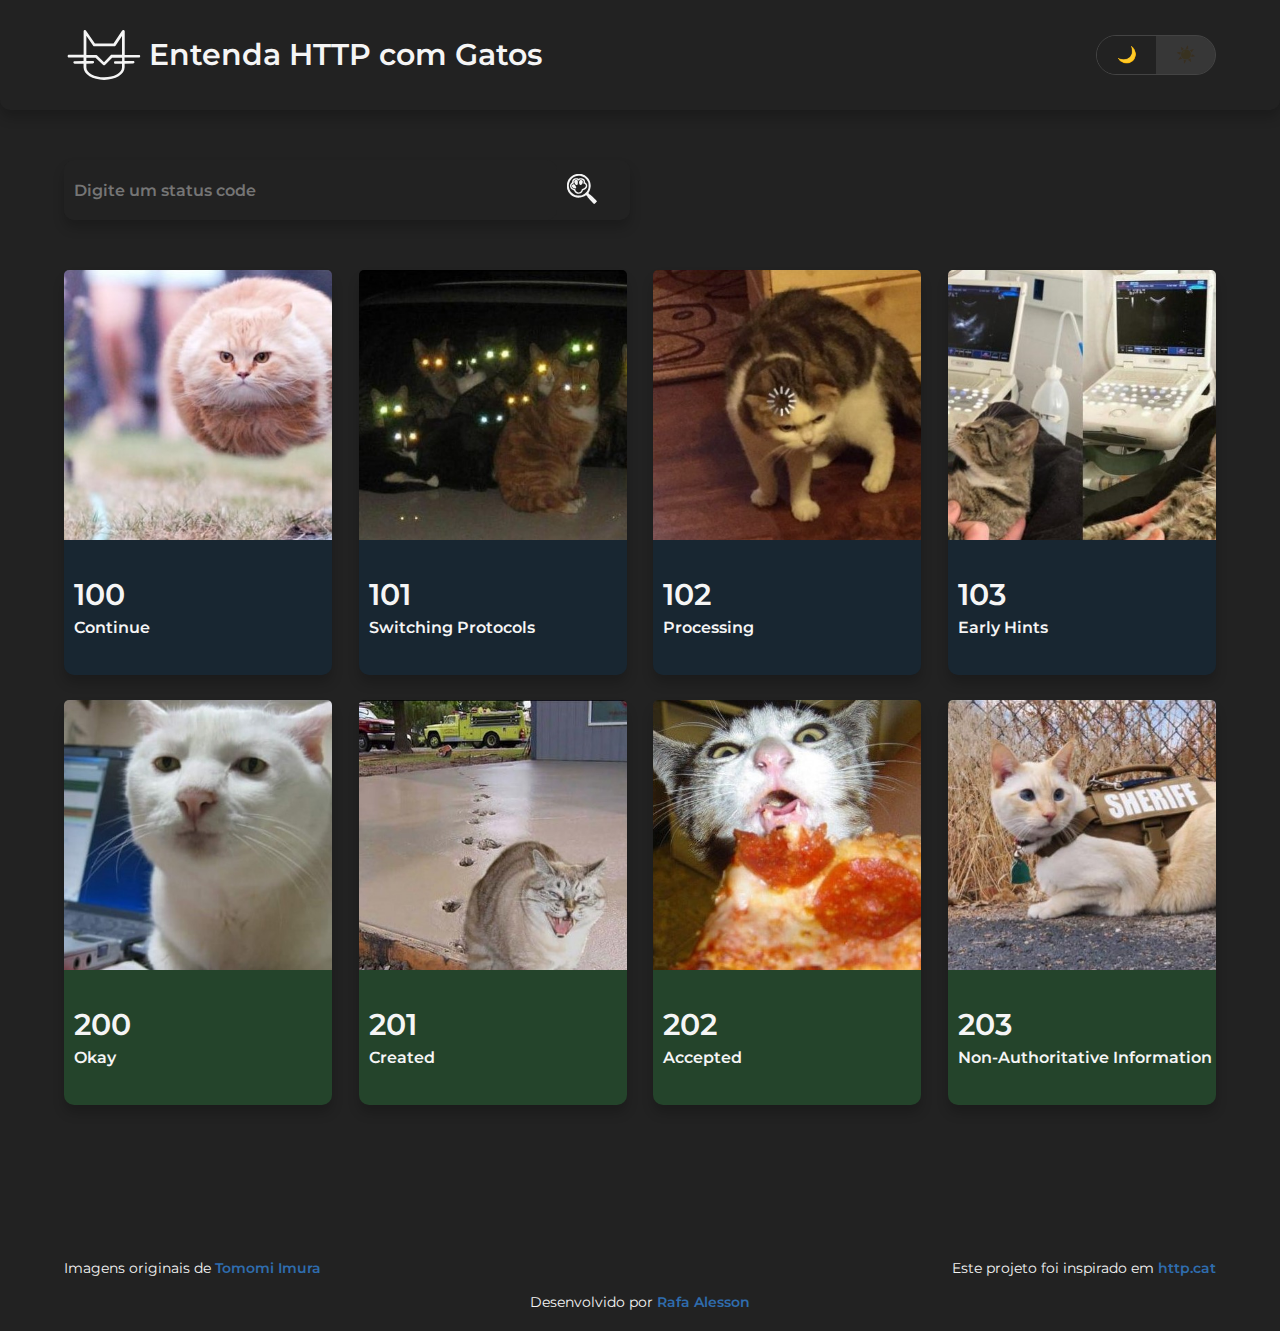
==== commit 22ec2d1a: "adição do dark-mode e light-mode" ====
--- a/index.html
+++ b/index.html
@@ -22,6 +22,7 @@
   <script type="module" src="./src/js/main.js" defer></script>
   <script type="module" src="./src/js/getStatusCode.js" defer></script>
   <script type="module" src="./src/js/scrollToTop.js" defer></script>
+  <script src="./src/js/theme-toggle.js" defer></script>
 
   <title>HTTP Gatos</title>
 </head>
@@ -29,14 +30,23 @@
 <body>
   <header class="cabecalho">
     <nav class="navBar">
-      <svg version="1.1" class="httpcat_logo" xmlns="http://www.w3.org/2000/svg" x="0px" y="0px" width="80px"
-        height="55px" viewBox="0 0 80 55">
-        <path fill="#F5F5F5"
-          d="M78.6,27.4H62.8V1.5c0-0.7-0.6-1.3-1.2-1.4c-0.6-0.2-1.4,0.1-1.8,0.6l-9.3,14.2H30L20.1,0.6c-0.4-0.5-1-0.8-1.6-0.6 c-0.6,0.2-0.9,0.8-0.9,1.4v25.9H1.4c-0.8,0-1.4,0.7-1.4,1.5c0,0.8,0.6,1.5,1.4,1.5h16.1v3.8l-9.8,0.2c0,0,0,0,0,0 c-0.8,0-1.4,0.5-1.4,1.3c0,0.8,0.6,1.4,1.4,1.4l9.8,0v4.1c0,7.7,9.9,13.8,22.6,13.8s22.6-6.1,22.6-13.8v-4.1l9.4-0.2c0,0,0,0,0,0 c0.8,0,1.4-0.5,1.4-1.3c0-0.8-0.6-1.4-1.4-1.4l-9.5,0v-3.8h15.8c0.8,0,1.4-0.7,1.4-1.5C80,28.1,79.4,27.4,78.6,27.4z M20.6,6.3 l7.5,11c0.3,0.4,0.6,0.6,1.1,0.6h22.1c0.5,0,1.1-0.3,1.4-0.7l7.1-10.7v20.8H48.3c-0.4,0-0.8,0.1-1,0.4L40,35.5l-7.8-7.7 c-0.3-0.3-0.6-0.4-1-0.4H20.6V6.3z M59.8,34.3l-7.4,0.2c0,0,0,0,0,0c-0.8,0-1.4,0.5-1.4,1.3c0,0.8,0.6,1.4,1.4,1.4l7.4,0v4.1 c0,5.9-9,10.8-19.6,10.8S20.6,47,20.6,41.2v-4.1l7.1-0.2c0,0,0,0,0,0c0.8,0,1.4-0.5,1.4-1.3c0-0.8-0.6-1.4-1.4-1.4l-7.1,0v-3.8h10.1 l8.4,8.2c0.3,0.3,0.6,0.3,1,0.3c0,0,0,0,0,0c0.4,0,0.8-0.1,1-0.3l7.9-8.2h10.9V34.3z">
-        </path>
-      </svg>
+      <section id="logo-section">
+        <div id="logo-h1-container">
+          <svg version="1.1" class="httpcat_logo" xmlns="http://www.w3.org/2000/svg" x="0px" y="0px" width="80px"
+          height="55px" viewBox="0 0 80 55">
+          <path fill="#F5F5F5"
+            d="M78.6,27.4H62.8V1.5c0-0.7-0.6-1.3-1.2-1.4c-0.6-0.2-1.4,0.1-1.8,0.6l-9.3,14.2H30L20.1,0.6c-0.4-0.5-1-0.8-1.6-0.6 c-0.6,0.2-0.9,0.8-0.9,1.4v25.9H1.4c-0.8,0-1.4,0.7-1.4,1.5c0,0.8,0.6,1.5,1.4,1.5h16.1v3.8l-9.8,0.2c0,0,0,0,0,0 c-0.8,0-1.4,0.5-1.4,1.3c0,0.8,0.6,1.4,1.4,1.4l9.8,0v4.1c0,7.7,9.9,13.8,22.6,13.8s22.6-6.1,22.6-13.8v-4.1l9.4-0.2c0,0,0,0,0,0 c0.8,0,1.4-0.5,1.4-1.3c0-0.8-0.6-1.4-1.4-1.4l-9.5,0v-3.8h15.8c0.8,0,1.4-0.7,1.4-1.5C80,28.1,79.4,27.4,78.6,27.4z M20.6,6.3 l7.5,11c0.3,0.4,0.6,0.6,1.1,0.6h22.1c0.5,0,1.1-0.3,1.4-0.7l7.1-10.7v20.8H48.3c-0.4,0-0.8,0.1-1,0.4L40,35.5l-7.8-7.7 c-0.3-0.3-0.6-0.4-1-0.4H20.6V6.3z M59.8,34.3l-7.4,0.2c0,0,0,0,0,0c-0.8,0-1.4,0.5-1.4,1.3c0,0.8,0.6,1.4,1.4,1.4l7.4,0v4.1 c0,5.9-9,10.8-19.6,10.8S20.6,47,20.6,41.2v-4.1l7.1-0.2c0,0,0,0,0,0c0.8,0,1.4-0.5,1.4-1.3c0-0.8-0.6-1.4-1.4-1.4l-7.1,0v-3.8h10.1 l8.4,8.2c0.3,0.3,0.6,0.3,1,0.3c0,0,0,0,0,0c0.4,0,0.8-0.1,1-0.3l7.9-8.2h10.9V34.3z">
+          </path>
+        </svg>
 
-      <h1 id="http-titulo">Entenda HTTP com Gatos</h1>
+        <h1 id="http-titulo">Entenda HTTP com Gatos</h1>
+        </div>
+      </section>
+
+      <section id="theme-toggle-section" class="toggle-switch">
+        <div id="lua-dark" class="dark-mode">🌙</div>
+        <div id="sol-claro" class="light-mode">☀️</div>
+      </section>
     </nav>
   </header>
 
@@ -44,7 +54,7 @@
     <div class="pesquisar-status-code">
       <input type="number" name="status-code" id="numero-status-code" placeholder="Digite um status code" />
       <button class="btn pesquisar-btn">
-        <img src="./src/images/lupa-gato.svg" alt="lupa de pesquisa com a pata de um gato" />
+        <img src="./src/images/lupa-gato-branca.svg" alt="lupa de pesquisa com a pata de um gato" />
       </button>
     </div>
 
@@ -59,36 +69,26 @@
       <div id="rodape-moves" role="marquee" aria-label="Rolagem contínua de informações">
         <div class="moving-content">
           <!-- Primeiro crédito: imagens originais -->
-              <a href="https://x.com/girlie_mac" 
-               target="_blank" 
-               rel="noopener noreferrer" 
-               class="footer-text" 
-               id="autora-fotos">
-               Imagens originais de <i class="link">Tomomi Imura</i>
-            </a>
-  
-          <!-- Segundo crédito: fonte de inspiração -->           
-              <a href="https://http.cat" 
-               target="_blank" 
-               rel="noopener noreferrer" 
-               class="footer-text" 
-               id="inspired">
-               Este projeto foi inspirado em <i class="link">http.cat</i>
-            </a>
+          <a href="https://x.com/girlie_mac" target="_blank" rel="noopener noreferrer" class="footer-text"
+            id="autora-fotos">
+            Imagens originais de <i class="link">Tomomi Imura</i>
+          </a>
+
+          <!-- Segundo crédito: fonte de inspiração -->
+          <a href="https://http.cat" target="_blank" rel="noopener noreferrer" class="footer-text" id="inspired">
+            Este projeto foi inspirado em <i class="link">http.cat</i>
+          </a>
         </div>
       </div>
     </section>
 
     <!-- Seção sobre o autor do projeto -->
     <section aria-label="Informações sobre o autor">
-      <a href="https://linkedin.com/in/rafael-alesson" 
-         target="_blank" 
-         rel="noopener noreferrer" 
-         class="footer-text" 
-         id="autor">
-         Desenvolvido por <i class="link">Rafa Alesson</i> 
+      <a href="https://linkedin.com/in/rafael-alesson" target="_blank" rel="noopener noreferrer" class="footer-text"
+        id="autor">
+        Desenvolvido por <i class="link">Rafa Alesson</i>
       </a>
-  </section>
+    </section>
   </footer>
 </body>
 
--- a/src/css/base.css
+++ b/src/css/base.css
@@ -1,5 +1,5 @@
 :root {   
-  --verde-fosco: rgba(43, 165, 69, .25);   
+  --verde-fosco: #24442B;   
   --verde: rgb(43, 165, 69);   
   --cinza: #444444;    
   --amarelo: #EAB308;
@@ -10,6 +10,10 @@
   --preto: #222222;  
   --azul: #2F6DAE;
   --azul-fosco: #182631;    
+
+  --bg-color: var(--preto);
+  --text-color: var(--branco-bg);
+  /* --card-bg-color: var(--cinza); */
 }
 
 html{
@@ -17,13 +21,18 @@
   color: var(--preto);
 }
 
-body{
-  background-color: var(--preto);
-  color: var(--branco-bg);
+body {
+  background-color: var(--bg-color);
+  color: var(--text-color);
   display: flex;
   flex-direction: column;
   align-items: center;
   font-family: "Montserrat", serif;
+  transition: background-color 0.3s ease, color 0.3s ease;
+}
+
+.httpcat_logo path {
+  fill: var(--text-color);
 }
 
 .bold{
@@ -51,12 +60,12 @@
   padding-top: 2rem;
 }
 
-
 /* Classes de cor (aplicadas via JavaScript no card) */
 .bg-grey{
   background-color: var(--cinza);
   border-radius: 2px;
   padding: 0 .25rem; 
+  color: var(--branco-bg);
 }
 
 .bg-blue {
@@ -70,4 +79,56 @@
 }
 .bg-red {
   background-color: var(--vinho);
+}
+
+.toggle-switch {
+  display: flex;
+  width: 12rem;
+  height: 4rem;
+  border-radius: 2rem;
+  border: 1px solid var(--cinza);
+  align-items: center;
+  justify-content: space-between;
+  cursor: pointer;
+  overflow: hidden;
+}
+
+#lua-dark, #sol-claro {
+  display: flex;
+  align-items: center;
+  justify-content: center;
+  width: 50%;
+  height: 100%;
+  font-size: 1.6rem;
+  transition: opacity 0.3s ease, background-color 0.3s ease, color 0.3s ease;
+}
+
+#lua-dark {
+  background-color: var(--preto);
+  color: var(--branco-bg);
+  opacity: 1; /* Lua em destaque inicialmente */
+}
+
+#sol-claro {
+  background-color: var(--branco-bg);
+  color: var(--preto);
+  opacity: 0.1; /* Sol opaco inicialmente */
+}
+
+/* Quando estiver no modo escuro */
+.toggle-switch.dark-mode #lua-dark {
+  opacity: 1; /* Lua em destaque */
+}
+
+.toggle-switch.dark-mode #sol-claro {
+  opacity: 0.1; /* Sol opaco */
+}
+
+/* Quando estiver no modo claro */
+.toggle-switch.light-mode #lua-dark {
+  opacity: 0.1; /* Lua opaca */
+}
+
+.toggle-switch.light-mode #sol-claro {
+  opacity: 1; /* Sol em destaque */
 }--- a/src/css/cabecalho.css
+++ b/src/css/cabecalho.css
@@ -1,36 +1,49 @@
 .cabecalho {
   display: flex;
-  flex-direction: column;
   gap: 2rem;
+  justify-content: center;
   padding: 3rem 0;
   margin-bottom: 5rem;
   width: 100%;
   align-items: center;
-  box-shadow: 0 8px 12px rgba(0, 0, 0, 0.2);
-  border-radius: 1rem;
+  border-radius: 0 0 1rem 1rem ;
+  background-color: var(--bg-color); 
+  box-shadow: 0 8px 12px rgba(0, 0, 0, 0.2); 
+  transition: background-color 0.3s ease, color 0.3s ease;
 
 }
 
 .navBar{
+  width: 90%;
   display: flex;
-  width: 90%;
   align-items: center;
+  justify-content: space-between;
+  gap: 4rem;
+}
+
+#logo-section{
+  display: flex;
+  flex-direction: column;
   gap: 1rem;
 }
 
+#logo-h1-container{
+  display: flex;
+  align-items: center;
+  gap: .5rem;
+}
+
 .httpcat_logo{
-  cursor: pointer;
   width: 8rem;
   height: 5rem;
 }
 
 .httpcat_logo:hover path{
   fill: var(--vermelho);
-
 }
 
 #http-titulo {
-  color: var(--branco-bg);
+  color: var(--text-color);
   font-size: 3rem;
   font-weight: 600;
 }
--- a/src/css/index.css
+++ b/src/css/index.css
@@ -9,7 +9,7 @@
 .pesquisar-status-code {
   width: calc(50% - 1rem);
   display: flex;
-  background-color: var(--cinza);
+  background-color: var(--bg-color);
   height: 6rem;
   border-radius: 1rem;
   margin-bottom: 5rem;
@@ -19,11 +19,11 @@
 /* Input de status code */
 #numero-status-code {
   width: 85%;
-  background-color: var(--cinza);
+  background-color: var(--bg-color);
   border-radius: 1rem;
   font-size: 1.6rem;
   font-weight: 600;
-  color: var(--branco-bg);
+  color: var(--text-color);
   outline: none;
   padding-left: 1rem;
 }
@@ -45,7 +45,7 @@
   flex-wrap: wrap;
   width: 100%;
   gap: 1.5rem;
-  margin-bottom: 3rem;
+  margin-bottom: 8rem;
   justify-content: space-between;
 
 }
@@ -58,14 +58,14 @@
   border-radius: 1rem;
   cursor: pointer;
   box-shadow: 0 8px 12px rgba(0, 0, 0, 0.2);
-  transition: transform 0.2s ease, opacity 0.2s ease, background-color 0.2s ease;
-  opacity: 0.75;
+  transition: background-color .5s ease, color 0.3s ease;
   margin-bottom: 1rem;
+  color: var(--text-color);
+  /* background-color: var(--card-bg-color); */
 }
 
 /* Efeito hover no card */
 .card:hover {
-  opacity: 1;
   transform: scale(0.98);
 }
 
@@ -99,7 +99,7 @@
 .descricao-card {
   height: 15vh;
   width: 100%;
-  border-radius: 0 0 0.5rem 0.5rem;
+  border-radius: 0 0 .5rem .5rem;
   display: flex;
   flex-direction: column;
   font-size: 3rem;
@@ -112,6 +112,11 @@
 /* Texto de descrição (título do status) */
 .descricao-status-code {
   font-size: 1.6rem;
+  color: var(--branco-bg);
+}
+
+.numero-status-code{
+  color: var(--branco-bg);
 }
 
 /* Sentinela para scroll infinito (IntersectionObserver) */
@@ -149,10 +154,8 @@
 
 
 /* Classe para ir ao canto direito */
-.scroll-to-top-btn.move-right {
-  left: auto;
-  right: 3rem;
-  bottom: 5rem;
+.scroll-to-top-btn.sobe {
+  bottom: 12rem;
 }
 
 /* Para telas até 1200px de largura (por exemplo, “tablet grande”) */
@@ -204,6 +207,6 @@
   }
 
   .scroll-to-top-btn.move-right{
-    right: 2rem;
+    /* right: 2rem; */
   }
 }--- a/src/css/footer.css
+++ b/src/css/footer.css
@@ -1,73 +1,75 @@
-#rodape{
+#rodape {
   width: 100%;
-  height: auto;
   display: flex;
   flex-direction: column;
   align-items: center;
-  justify-content: space-evenly;
+  justify-content: center;
   margin-top: 2rem;
+  padding: 1rem;
 }
 
-.footer-text{
-  font-size: 1.5rem;
+.footer-text {
+  font-size: 1.4rem;
+  white-space: nowrap; /* Garante que o texto não quebre */
 }
 
 /* Container que esconde a “largura” e permite o movimento interno */
 #rodape-moves {
-  position: relative;
-  width: 90vw;
+  width: 90vw; 
   overflow: hidden;
-  margin-bottom: 2rem;
   display: flex;
+  align-items: center;
+  justify-content: center;
 }
 
 /* A div que realmente se move, animando da direita para a esquerda */
 .moving-content {
-  white-space: nowrap;             
-  width: 100%;    
-  display: flex;  
-  justify-content: space-between;     
-  animation: marquee 20s linear infinite; 
+  display: flex;
+  width: 100%;
+  justify-content: space-between;
+  animation: marquee 15s linear infinite;
+  color: var(--text-color);
+  padding: 2rem 0;
 }
 
 .moving-content:hover {
-  animation-play-state: paused; /* pausa a animação enquanto o mouse estiver em cima */
+  animation-play-state: paused; 
 }
 
-/* Padrão para os parágrafos que estão se movendo */
-#rodape-moves .footer-text {
-  display: flex;  
-  margin-right: 3rem;
-  margin-top: 2rem;     
-}
-
-#autora-fotos, #inspired{
-  gap: .5rem;
-}
-
-#autor{
-  padding-bottom: 3rem;
-  padding-top: 1rem;
+#autor {
+  padding-bottom: 2rem;
 }
 
 /* Animação que parte da posição X=100% até X=-100% */
 @keyframes marquee {
   0% {
-    transform: translateX(100%);   
+    transform: translateX(100%);
   }
   100% {
-    transform: translateX(-100%);  
+    transform: translateX(-100%);
   }
 }
 
+/* Para telas até 768px */
 @media (max-width: 768px) {
+  #rodape-moves {
+    padding: 0;
+  }
   .moving-content {
-    animation: marquee 15s linear infinite;
-}
+    animation: marquee 12s linear infinite;
+    gap: 15rem; 
+  }
+  .footer-text {
+    font-size: 1.3rem;
+  }
 }
 
+/* Para telas até 480px */
 @media (max-width: 480px) {
   .moving-content {
     animation: marquee 10s linear infinite;
+  }
+  .footer-text {
+    font-size: 1.2rem;
+  }
 }
-}